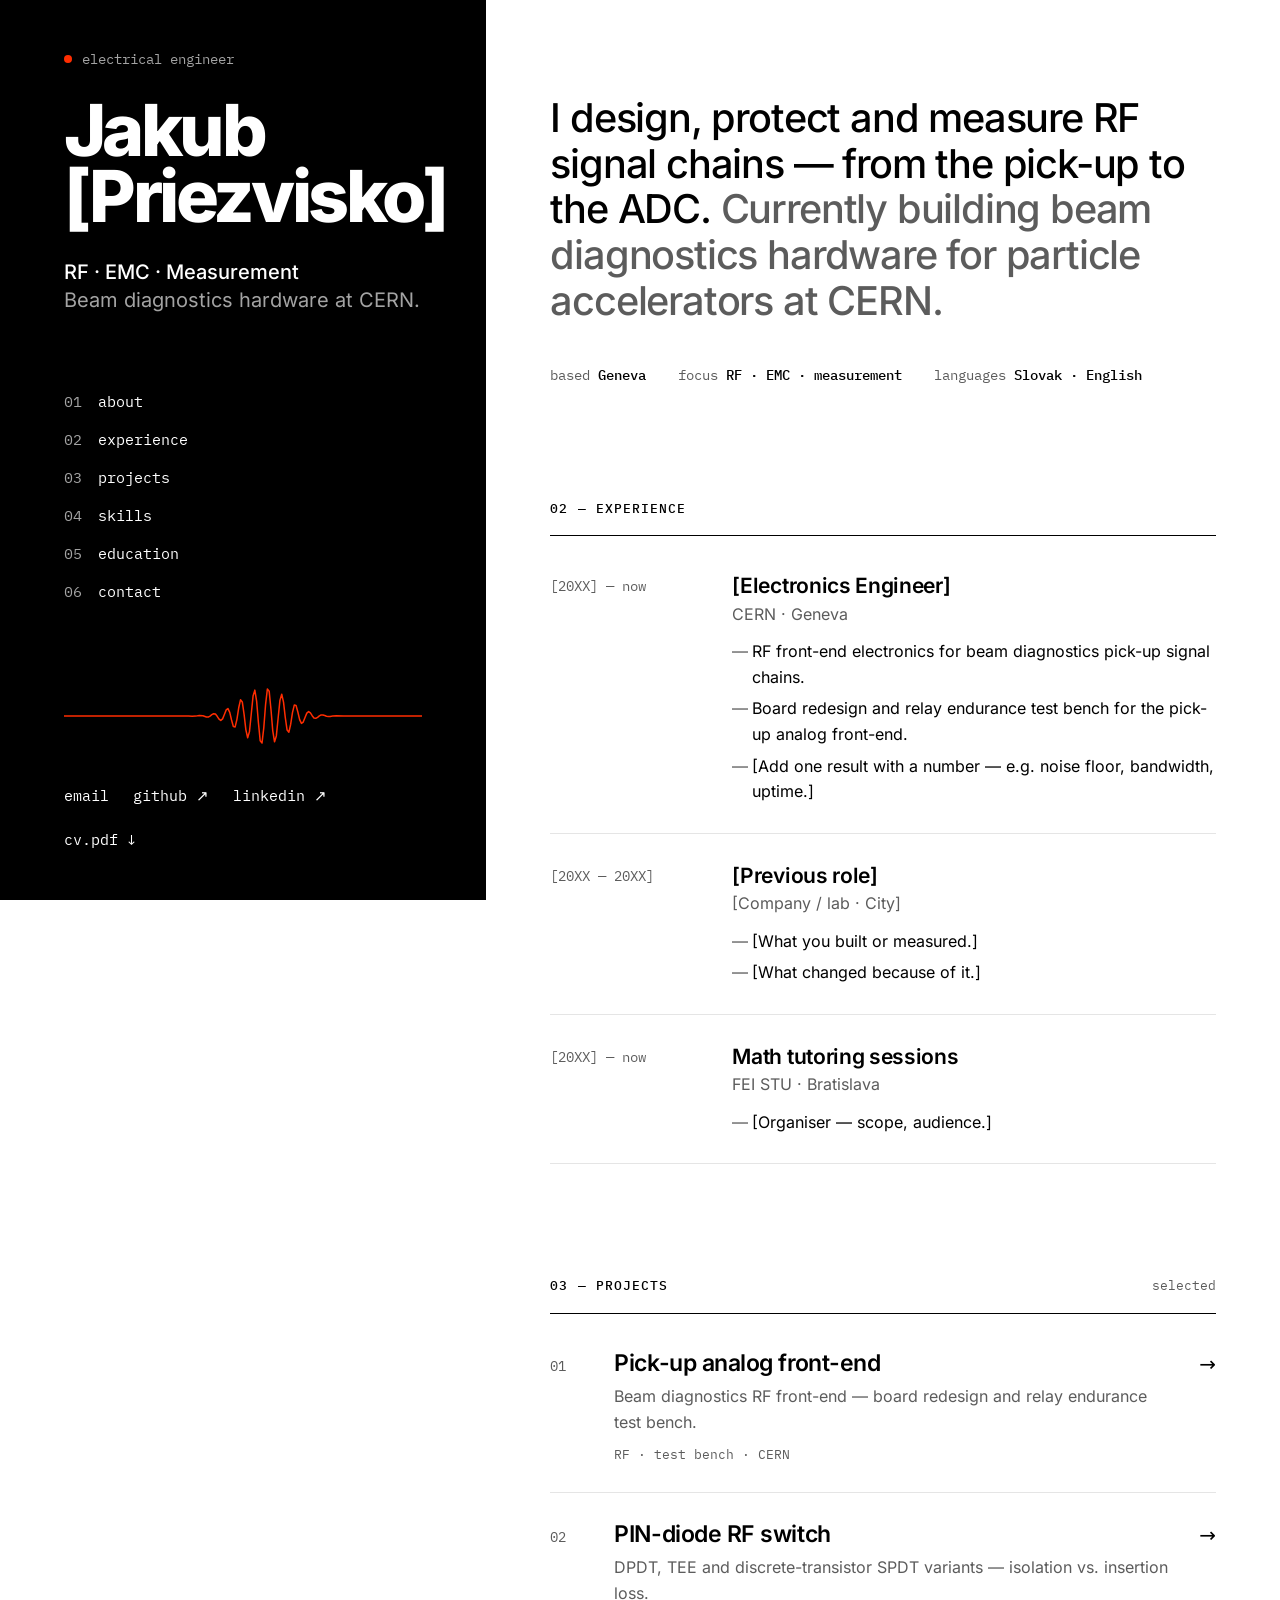
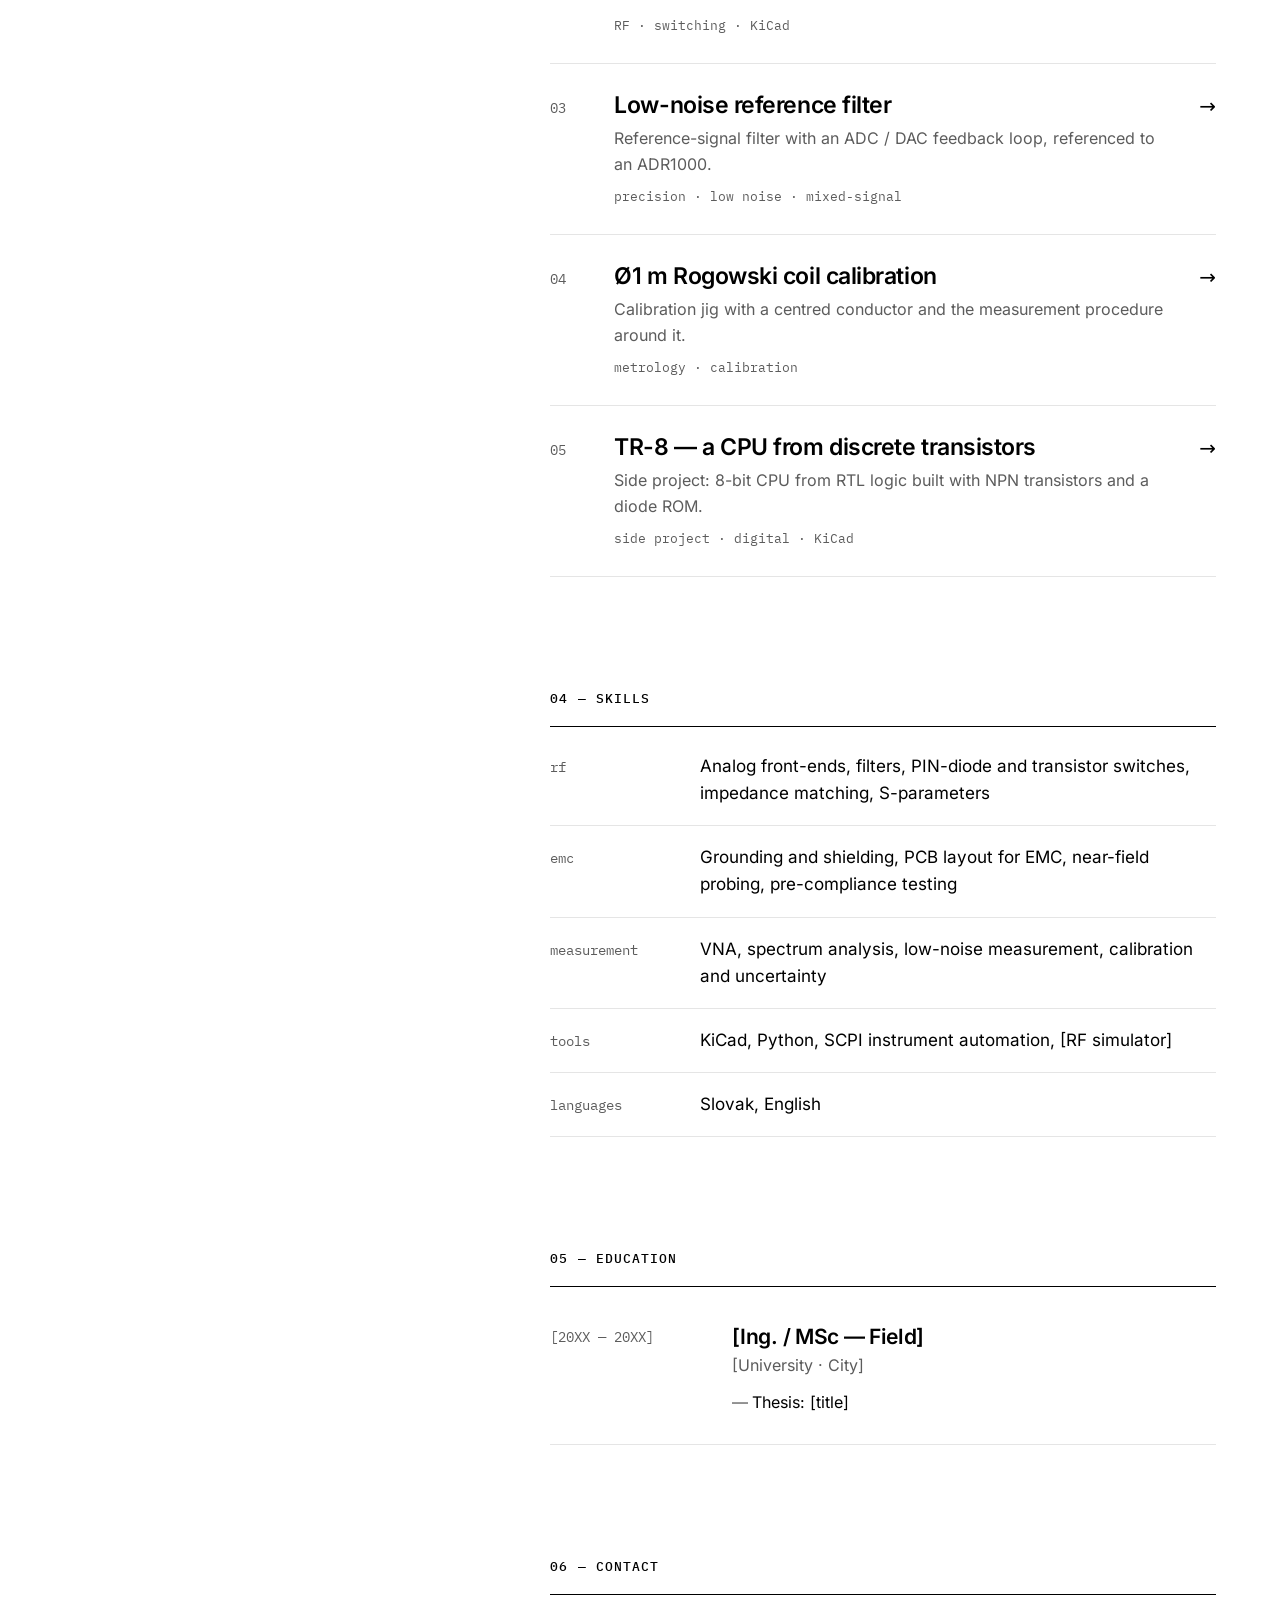
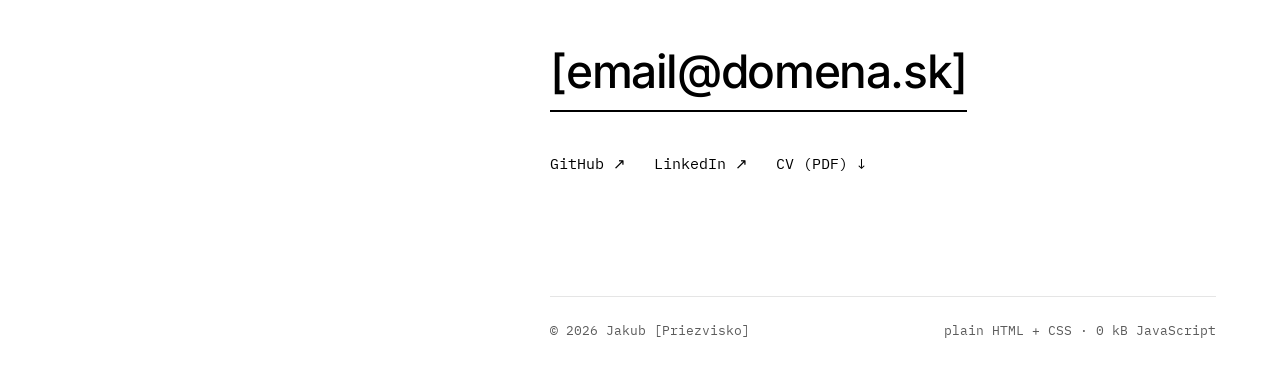
==== index.html @ 992b7deb "Add files via upload First commit - template" ====
<!doctype html>
<html lang="en">
<head>
  <meta charset="utf-8">
  <meta name="viewport" content="width=device-width, initial-scale=1">
  <title>Jakub [Priezvisko] — RF, EMC &amp; Measurement Engineer</title>
  <meta name="description" content="Electrical engineer designing, protecting and measuring RF signal chains. Beam diagnostics hardware at CERN.">
  <meta name="theme-color" content="#000000">
  <meta property="og:type" content="website">
  <meta property="og:title" content="Jakub [Priezvisko] — RF, EMC &amp; Measurement Engineer">
  <meta property="og:description" content="Electrical engineer designing, protecting and measuring RF signal chains.">
  <link rel="icon" href="assets/img/favicon.svg" type="image/svg+xml">
  <link rel="preload" href="assets/fonts/inter-latin-wght-normal.woff2" as="font" type="font/woff2" crossorigin>
  <link rel="stylesheet" href="assets/css/style.css">
</head>
<body>
<a class="skip-link" href="#main">Skip to content</a>

<div class="layout">

  <!-- ===== Left panel (sticky on desktop, header on mobile) ===== -->
  <header class="panel">
    <div>
      <p class="panel__kicker"><span class="dot" aria-hidden="true"></span>electrical engineer</p>
      <h1 class="panel__name">Jakub<br>[Priezvisko]</h1>
      <p class="panel__role">RF · EMC · Measurement<br><span>Beam diagnostics hardware at CERN.</span></p>
    </div>

    <nav class="panel__nav" aria-label="Sections">
      <a href="#about"><span>01</span>about</a>
      <a href="#experience"><span>02</span>experience</a>
      <a href="#projects"><span>03</span>projects</a>
      <a href="#skills"><span>04</span>skills</a>
      <a href="#education"><span>05</span>education</a>
      <a href="#contact"><span>06</span>contact</a>
    </nav>

    <div>
      <svg class="pulse" viewBox="0 0 1000 120" preserveAspectRatio="none" aria-hidden="true" focusable="false">
        <path pathLength="1" d="M0 60 L335 60 L347.5 59.9 L357.5 60.3 L367.5 60.2 L377.5 59.3 L387.5 59.7 L397.5 61.8 L402.5 61.8 L407.5 60.2 L412.5 57.8 L417.5 56.1 L422.5 56.8 L427.5 60.5 L432.5 65.1 L437.5 67.4 L442.5 64.8 L447.5 57.5 L452.5 49.9 L457.5 47.6 L462.5 54 L467.5 66.7 L472.5 77.6 L477.5 78.2 L482.5 65.6 L487.5 46.3 L492.5 33 L497.5 36.6 L502.5 57.4 L507.5 83.1 L512.5 96.3 L517.5 86 L522.5 56.7 L527.5 26.8 L532.5 16.9 L537.5 35.3 L542.5 71.3 L547.5 101.4 L552.5 105.1 L557.5 79.3 L562.5 40.7 L567.5 14.9 L572.5 18.6 L577.5 48.7 L582.5 84.7 L587.5 103.1 L592.5 93.2 L597.5 63.3 L602.5 34 L607.5 23.7 L612.5 36.9 L617.5 62.6 L622.5 83.4 L627.5 87 L632.5 73.7 L637.5 54.4 L642.5 41.8 L647.5 42.4 L652.5 53.3 L657.5 66 L662.5 72.4 L667.5 70.1 L672.5 62.5 L677.5 55.2 L682.5 52.6 L687.5 54.9 L692.5 59.5 L697.5 63.2 L702.5 63.9 L707.5 62.2 L712.5 59.8 L717.5 58.2 L722.5 58.2 L727.5 59.2 L732.5 60.3 L737.5 60.9 L742.5 60.7 L750 60 L760 59.7 L780 60.1 L1000 60"/>
      </svg>
      <div class="panel__links" style="margin-top: 24px">
        <a href="mailto:[email@domena.sk]" data-print="[email@domena.sk]">email</a>
        <a href="https://github.com/[username]" data-print="github.com/[username]">github ↗</a>
        <a href="https://www.linkedin.com/in/[username]" data-print="linkedin.com/in/[username]">linkedin ↗</a>
        <a href="cv.pdf" class="no-print">cv.pdf ↓</a>
      </div>
    </div>
  </header>

  <!-- ===== Content ===== -->
  <main id="main" class="content">

    <!-- 01 About -->
    <section id="about" aria-label="About">
      <p class="statement">I design, protect and measure RF signal chains — from the pick-up to the ADC. <span class="muted">Currently building beam diagnostics hardware for particle accelerators at CERN.</span></p>
      <p class="facts">
        <span>based <b>Geneva</b></span>
        <span>focus <b>RF · EMC · measurement</b></span>
        <span>languages <b>Slovak · English</b></span>
      </p>
    </section>

    <!-- 02 Experience — newest first. Copy an <article class="entry"> to add one. -->
    <section id="experience" aria-labelledby="experience-h">
      <h2 class="label" id="experience-h">02 — Experience</h2>

      <article class="entry">
        <p class="entry__when">[20XX] — now</p>
        <div>
          <h3 class="entry__title">[Electronics Engineer]</h3>
          <p class="entry__org">CERN · Geneva</p>
          <ul class="entry__body">
            <li>RF front-end electronics for beam diagnostics pick-up signal chains.</li>
            <li>Board redesign and relay endurance test bench for the pick-up analog front-end.</li>
            <li>[Add one result with a number — e.g. noise floor, bandwidth, uptime.]</li>
          </ul>
        </div>
      </article>

      <article class="entry">
        <p class="entry__when">[20XX — 20XX]</p>
        <div>
          <h3 class="entry__title">[Previous role]</h3>
          <p class="entry__org">[Company / lab · City]</p>
          <ul class="entry__body">
            <li>[What you built or measured.]</li>
            <li>[What changed because of it.]</li>
          </ul>
        </div>
      </article>

      <article class="entry">
        <p class="entry__when">[20XX] — now</p>
        <div>
          <h3 class="entry__title">Math tutoring sessions</h3>
          <p class="entry__org">FEI STU · Bratislava</p>
          <ul class="entry__body">
            <li>[Organiser — scope, audience.]</li>
          </ul>
        </div>
      </article>
    </section>

    <!-- 03 Projects — each links to its own page in /projects -->
    <section id="projects" aria-labelledby="projects-h">
      <h2 class="label" id="projects-h">03 — Projects <small>selected</small></h2>

      <a class="project" href="projects/puafe-front-end.html">
        <span class="project__num">01</span>
        <span class="project__title">Pick-up analog front-end</span>
        <span class="project__arrow" aria-hidden="true">→</span>
        <span class="project__desc">Beam diagnostics RF front-end — board redesign and relay endurance test bench.</span>
        <span class="project__tags">RF · test bench · CERN</span>
      </a>
      <a class="project" href="projects/pin-diode-switch.html">
        <span class="project__num">02</span>
        <span class="project__title">PIN-diode RF switch</span>
        <span class="project__arrow" aria-hidden="true">→</span>
        <span class="project__desc">DPDT, TEE and discrete-transistor SPDT variants — isolation vs. insertion loss.</span>
        <span class="project__tags">RF · switching · KiCad</span>
      </a>
      <a class="project" href="projects/low-noise-reference.html">
        <span class="project__num">03</span>
        <span class="project__title">Low-noise reference filter</span>
        <span class="project__arrow" aria-hidden="true">→</span>
        <span class="project__desc">Reference-signal filter with an ADC / DAC feedback loop, referenced to an ADR1000.</span>
        <span class="project__tags">precision · low noise · mixed-signal</span>
      </a>
      <a class="project" href="projects/rogowski-calibration.html">
        <span class="project__num">04</span>
        <span class="project__title">Ø1 m Rogowski coil calibration</span>
        <span class="project__arrow" aria-hidden="true">→</span>
        <span class="project__desc">Calibration jig with a centred conductor and the measurement procedure around it.</span>
        <span class="project__tags">metrology · calibration</span>
      </a>
      <a class="project" href="projects/tr8-cpu.html">
        <span class="project__num">05</span>
        <span class="project__title">TR-8 — a CPU from discrete transistors</span>
        <span class="project__arrow" aria-hidden="true">→</span>
        <span class="project__desc">Side project: 8-bit CPU from RTL logic built with NPN transistors and a diode ROM.</span>
        <span class="project__tags">side project · digital · KiCad</span>
      </a>
    </section>

    <!-- 04 Skills -->
    <section id="skills" aria-labelledby="skills-h">
      <h2 class="label" id="skills-h">04 — Skills</h2>
      <dl class="skills">
        <dt>rf</dt>
        <dd>Analog front-ends, filters, PIN-diode and transistor switches, impedance matching, S-parameters</dd>
        <dt>emc</dt>
        <dd>Grounding and shielding, PCB layout for EMC, near-field probing, pre-compliance testing</dd>
        <dt>measurement</dt>
        <dd>VNA, spectrum analysis, low-noise measurement, calibration and uncertainty</dd>
        <dt>tools</dt>
        <dd>KiCad, Python, SCPI instrument automation, [RF simulator]</dd>
        <dt>languages</dt>
        <dd>Slovak, English</dd>
      </dl>
    </section>

    <!-- 05 Education -->
    <section id="education" aria-labelledby="education-h">
      <h2 class="label" id="education-h">05 — Education</h2>
      <article class="entry">
        <p class="entry__when">[20XX — 20XX]</p>
        <div>
          <h3 class="entry__title">[Ing. / MSc — Field]</h3>
          <p class="entry__org">[University · City]</p>
          <ul class="entry__body">
            <li>Thesis: [title]</li>
          </ul>
        </div>
      </article>
    </section>

    <!-- 06 Contact -->
    <section id="contact" aria-labelledby="contact-h">
      <h2 class="label" id="contact-h">06 — Contact</h2>
      <a class="contact__mail" href="mailto:[email@domena.sk]">[email@domena.sk]</a>
      <p class="contact__links">
        <a href="https://github.com/[username]">GitHub ↗</a>
        <a href="https://www.linkedin.com/in/[username]">LinkedIn ↗</a>
        <a href="cv.pdf" class="no-print">CV (PDF) ↓</a>
      </p>
    </section>

    <footer class="footer">
      <span>© 2026 Jakub [Priezvisko]</span>
      <span class="no-print">plain HTML + CSS · 0 kB JavaScript</span>
    </footer>
  </main>
</div>
</body>
</html>
---- assets/css/style.css ----
/* ==========================================================================
   Portfolio — style.css
   Plain CSS, no build step. Edit the variables below to restyle everything.
   ========================================================================== */

/* ---------- Fonts (self-hosted: no requests to Google, no cookie banner) -- */
@font-face {
  font-family: "Inter";
  src: url("../fonts/inter-latin-wght-normal.woff2") format("woff2");
  font-weight: 100 900; font-style: normal; font-display: swap;
  unicode-range: U+0000-00FF, U+0131, U+0152-0153, U+02BB-02BC, U+02C6, U+02DA, U+02DC, U+0304, U+0308, U+0329, U+2000-206F, U+20AC, U+2122, U+2191, U+2193, U+2212, U+2215, U+FEFF, U+FFFD;
}
@font-face {
  font-family: "Inter";
  src: url("../fonts/inter-latin-ext-wght-normal.woff2") format("woff2");
  font-weight: 100 900; font-style: normal; font-display: swap;
  unicode-range: U+0100-02BA, U+02BD-02C5, U+02C7-02CC, U+02CE-02D7, U+02DD-02FF, U+0304, U+0308, U+0329, U+1D00-1DBF, U+1E00-1E9F, U+1EF2-1EFF, U+2020, U+20A0-20AB, U+20AD-20C0, U+2113, U+2C60-2C7F, U+A720-A7FF;
}
@font-face {
  font-family: "IBM Plex Mono";
  src: url("../fonts/ibm-plex-mono-latin-400-normal.woff2") format("woff2");
  font-weight: 400; font-style: normal; font-display: swap;
  unicode-range: U+0000-00FF, U+0131, U+0152-0153, U+02BB-02BC, U+02C6, U+02DA, U+02DC, U+0304, U+0308, U+0329, U+2000-206F, U+20AC, U+2122, U+2191, U+2193, U+2212, U+2215, U+FEFF, U+FFFD;
}
@font-face {
  font-family: "IBM Plex Mono";
  src: url("../fonts/ibm-plex-mono-latin-ext-400-normal.woff2") format("woff2");
  font-weight: 400; font-style: normal; font-display: swap;
  unicode-range: U+0100-02BA, U+02BD-02C5, U+02C7-02CC, U+02CE-02D7, U+02DD-02FF, U+0304, U+0308, U+0329, U+1D00-1DBF, U+1E00-1E9F, U+1EF2-1EFF, U+2020, U+20A0-20AB, U+20AD-20C0, U+2113, U+2C60-2C7F, U+A720-A7FF;
}
@font-face {
  font-family: "IBM Plex Mono";
  src: url("../fonts/ibm-plex-mono-latin-500-normal.woff2") format("woff2");
  font-weight: 500; font-style: normal; font-display: swap;
  unicode-range: U+0000-00FF, U+0131, U+0152-0153, U+02BB-02BC, U+02C6, U+02DA, U+02DC, U+0304, U+0308, U+0329, U+2000-206F, U+20AC, U+2122, U+2191, U+2193, U+2212, U+2215, U+FEFF, U+FFFD;
}
@font-face {
  font-family: "IBM Plex Mono";
  src: url("../fonts/ibm-plex-mono-latin-ext-500-normal.woff2") format("woff2");
  font-weight: 500; font-style: normal; font-display: swap;
  unicode-range: U+0100-02BA, U+02BD-02C5, U+02C7-02CC, U+02CE-02D7, U+02DD-02FF, U+0304, U+0308, U+0329, U+1D00-1DBF, U+1E00-1E9F, U+1EF2-1EFF, U+2020, U+20A0-20AB, U+20AD-20C0, U+2113, U+2C60-2C7F, U+A720-A7FF;
}

/* ---------- Design tokens ------------------------------------------------ */
:root {
  --paper: #ffffff;        /* content background            */
  --ink: #000000;          /* main text                     */
  --muted: #5c5c5c;        /* secondary text (6.7:1 on white) */
  --line: #e5e5e5;         /* hairlines                     */

  --panel: #000000;        /* left panel — try #1a2bff or #e62200 */
  --panel-ink: #ffffff;
  --panel-muted: #a3a3a3;

  --accent: #ff2d00;       /* dot, pulse, focus, hovers     */

  --sans: "Inter", system-ui, -apple-system, "Segoe UI", Roboto, sans-serif;
  --mono: "IBM Plex Mono", ui-monospace, "SFMono-Regular", Menlo, Consolas, monospace;

  --gutter: clamp(24px, 5vw, 80px);
}

/* ---------- Base --------------------------------------------------------- */
*, *::before, *::after { box-sizing: border-box; }
html { -webkit-text-size-adjust: 100%; scroll-behavior: smooth; }
body {
  margin: 0;
  background: var(--paper);
  color: var(--ink);
  font-family: var(--sans);
  font-size: 17px;
  line-height: 1.6;
  font-feature-settings: "ss01", "cv11"; /* Inter: open digits, single-storey a */
  -webkit-font-smoothing: antialiased;
}
img, svg { display: block; max-width: 100%; height: auto; }
a { color: inherit; text-decoration: none; }
a:hover { color: var(--accent); }
:focus-visible { outline: 2px solid var(--accent); outline-offset: 3px; }
h1, h2, h3, p, ul, dl, dd, figure { margin: 0; }
ul { padding: 0; list-style: none; }

.mono { font-family: var(--mono); }
.muted { color: var(--muted); }
.visually-hidden {
  position: absolute !important; width: 1px; height: 1px; overflow: hidden;
  clip: rect(0 0 0 0); white-space: nowrap;
}
.skip-link {
  position: absolute; left: 16px; top: -100px; z-index: 10;
  background: var(--accent); color: #000; padding: 10px 16px; font-family: var(--mono);
}
.skip-link:focus { top: 16px; }

/* ---------- Layout: black panel | white content ------------------------- */
.layout { min-height: 100vh; }

@media (min-width: 960px) {
  .layout {
    display: grid;
    grid-template-columns: minmax(360px, 38%) 1fr;
  }
  .panel {
    position: sticky; top: 0;
    height: 100vh; height: 100dvh;
    overflow-y: auto;
  }
}

/* ---------- Panel -------------------------------------------------------- */
.panel {
  background: var(--panel);
  color: var(--panel-ink);
  padding: 48px var(--gutter) 40px;
  display: flex; flex-direction: column; justify-content: space-between; gap: 56px;
}
.panel a:hover { color: var(--accent); }

.panel__kicker {
  font-family: var(--mono); font-size: 14px; color: var(--panel-muted);
  display: flex; align-items: center; gap: 10px; margin-bottom: 28px;
}
.dot { width: 8px; height: 8px; border-radius: 50%; background: var(--accent); flex: none; }

.panel__name {
  font-size: clamp(52px, 5.6vw, 92px);
  font-weight: 800; line-height: 0.92; letter-spacing: -0.05em;
}
.panel__role {
  margin-top: 28px; font-size: 20px; font-weight: 500; line-height: 1.4;
}
.panel__role span { color: var(--panel-muted); font-weight: 400; }

.panel__nav { display: flex; flex-direction: column; font-family: var(--mono); font-size: 15px; }
.panel__nav a { display: flex; gap: 16px; padding: 7px 0; color: var(--panel-ink); }
.panel__nav a span { color: var(--panel-muted); }
.panel__nav a:hover, .panel__nav a:hover span { color: var(--accent); }

.pulse { width: 100%; height: 72px; color: var(--accent); }
.pulse path {
  fill: none; stroke: currentColor; stroke-width: 1.5;
  vector-effect: non-scaling-stroke; stroke-linejoin: round;
  stroke-dasharray: 1; stroke-dashoffset: 1;
  animation: draw 1.6s cubic-bezier(.6,0,.2,1) .2s forwards;
}
@keyframes draw { to { stroke-dashoffset: 0; } }
@media (prefers-reduced-motion: reduce) {
  .pulse path { animation: none; stroke-dashoffset: 0; }
  html { scroll-behavior: auto; }
}

.panel__links { display: flex; flex-wrap: wrap; gap: 4px 24px; font-family: var(--mono); font-size: 15px; }
.panel__links a { padding: 8px 0; }

/* ---------- Content ------------------------------------------------------ */
.content {
  padding: 96px var(--gutter) 48px;
  max-width: 880px;
  display: flex; flex-direction: column; gap: 112px;
}

.statement {
  font-size: clamp(28px, 3.1vw, 44px);
  font-weight: 500; line-height: 1.15; letter-spacing: -0.03em;
}
.statement .muted { color: var(--muted); }

.facts {
  margin-top: 40px;
  display: flex; flex-wrap: wrap; gap: 8px 32px;
  font-family: var(--mono); font-size: 14px; color: var(--muted);
}
.facts b { color: var(--ink); font-weight: 500; }

/* Section label, e.g. "02 — Experience" */
.label {
  display: flex; justify-content: space-between; align-items: baseline; gap: 16px;
  padding-bottom: 16px; margin-bottom: 8px;
  border-bottom: 1px solid var(--ink);
  font-family: var(--mono); font-size: 13px; font-weight: 500;
  text-transform: uppercase; letter-spacing: 0.08em;
}
.label small { font-size: 13px; color: var(--muted); font-weight: 400; text-transform: none; letter-spacing: 0; }

/* ---------- Entries (experience, education) ------------------------------ */
.entry {
  display: grid; grid-template-columns: 150px 1fr; gap: 6px 32px;
  padding: 28px 0; border-bottom: 1px solid var(--line);
}
.entry__when { font-family: var(--mono); font-size: 14px; color: var(--muted); padding-top: 3px; }
.entry__title { font-size: 21px; font-weight: 600; letter-spacing: -0.015em; line-height: 1.3; }
.entry__org { color: var(--muted); font-size: 16px; margin-top: 2px; }
.entry__body { margin-top: 12px; display: flex; flex-direction: column; gap: 6px; font-size: 16px; }
.entry__body li { padding-left: 20px; position: relative; }
.entry__body li::before { content: "—"; position: absolute; left: 0; color: var(--muted); }

/* ---------- Project list ------------------------------------------------- */
.project {
  display: grid; grid-template-columns: 40px 1fr auto; gap: 4px 24px; align-items: baseline;
  padding: 26px 0; border-bottom: 1px solid var(--line);
}
.project__num { font-family: var(--mono); font-size: 14px; color: var(--muted); }
.project__title { font-size: 23px; font-weight: 600; letter-spacing: -0.02em; line-height: 1.25; }
.project__desc { grid-column: 2; color: var(--muted); font-size: 16px; }
.project__tags { grid-column: 2; font-family: var(--mono); font-size: 13px; color: var(--muted); margin-top: 6px; }
.project__arrow { grid-column: 3; grid-row: 1; font-size: 20px; transition: transform .2s; }
.project:hover .project__arrow { transform: translateX(4px); }
.project:hover .project__title { color: var(--accent); }

/* ---------- Skills ------------------------------------------------------- */
.skills { display: grid; grid-template-columns: 150px 1fr; }
.skills dt, .skills dd { padding: 18px 0; border-bottom: 1px solid var(--line); }
.skills dt { font-family: var(--mono); font-size: 14px; color: var(--muted); padding-top: 21px; }
.skills dd { font-size: 17px; }

/* ---------- Contact ------------------------------------------------------ */
.contact__mail {
  display: inline-block; margin-top: 32px;
  font-size: clamp(28px, 3.6vw, 48px); font-weight: 500; letter-spacing: -0.03em;
  border-bottom: 2px solid currentColor; padding-bottom: 2px; word-break: break-word;
}
.contact__links { margin-top: 32px; display: flex; flex-wrap: wrap; gap: 4px 28px; font-family: var(--mono); font-size: 15px; }
.contact__links a { padding: 8px 0; }

.footer {
  display: flex; flex-wrap: wrap; justify-content: space-between; gap: 8px 24px;
  padding-top: 24px; border-top: 1px solid var(--line);
  font-family: var(--mono); font-size: 13px; color: var(--muted);
}

/* ---------- Project detail pages ---------------------------------------- */
.topbar {
  background: var(--panel); color: var(--panel-ink);
  display: flex; flex-wrap: wrap; justify-content: space-between; align-items: center; gap: 8px 24px;
  padding: 20px var(--gutter);
  font-family: var(--mono); font-size: 15px;
}
.topbar a { padding: 8px 0; }
.topbar a:hover { color: var(--accent); }
.topbar__home { display: flex; align-items: center; gap: 10px; }

.article { max-width: 860px; margin: 0 auto; padding: 88px var(--gutter) 64px; }
.article__kicker { font-family: var(--mono); font-size: 14px; color: var(--muted); margin-bottom: 20px; }
.article h1 {
  font-size: clamp(40px, 5.4vw, 72px); font-weight: 700; line-height: 1; letter-spacing: -0.045em;
}
.article__lead { margin-top: 28px; font-size: 22px; line-height: 1.5; color: #333333; max-width: 680px; }

.meta {
  margin: 48px 0 0; display: grid; grid-template-columns: repeat(auto-fit, minmax(160px, 1fr));
  border-top: 1px solid var(--ink); border-bottom: 1px solid var(--line);
}
.meta div { padding: 16px 16px 16px 0; }
.meta dt { font-family: var(--mono); font-size: 12px; text-transform: uppercase; letter-spacing: .08em; color: var(--muted); }
.meta dd { margin-top: 4px; font-size: 16px; font-weight: 500; }

.article section { margin-top: 72px; }
.article h2 {
  font-family: var(--mono); font-size: 13px; font-weight: 500; text-transform: uppercase; letter-spacing: .08em;
  padding-bottom: 14px; margin-bottom: 24px; border-bottom: 1px solid var(--ink);
}
.article p + p { margin-top: 16px; }
.article ul.bullets { display: flex; flex-direction: column; gap: 8px; }
.article ul.bullets li { padding-left: 20px; position: relative; }
.article ul.bullets li::before { content: "—"; position: absolute; left: 0; color: var(--muted); }
.article a.inline { border-bottom: 1px solid currentColor; }

.figure { margin-top: 32px; }
.figure img { width: 100%; border: 1px solid var(--line); }
.figure figcaption { margin-top: 10px; font-family: var(--mono); font-size: 13px; color: var(--muted); }
.placeholder {
  aspect-ratio: 16 / 9; display: grid; place-items: center;
  border: 1px solid var(--line);
  background: repeating-linear-gradient(45deg, #fff 0 10px, #f3f3f3 10px 11px);
  font-family: var(--mono); font-size: 14px; color: var(--muted);
}

.results {
  display: grid; grid-template-columns: repeat(auto-fit, minmax(150px, 1fr));
  border-top: 1px solid var(--line); border-left: 1px solid var(--line);
}
.results div { padding: 20px; border-right: 1px solid var(--line); border-bottom: 1px solid var(--line); }
.results + p { margin-top: 24px; }
.results b { display: block; font-size: 30px; font-weight: 600; letter-spacing: -0.03em; }
.results span { display: block; margin-top: 6px; line-height: 1.45; font-family: var(--mono); font-size: 13px; color: var(--muted); }

.next {
  display: flex; justify-content: space-between; align-items: baseline; gap: 16px;
  margin-top: 96px; padding: 28px 0; border-top: 1px solid var(--ink); border-bottom: 1px solid var(--ink);
}
.next span { font-family: var(--mono); font-size: 13px; color: var(--muted); }
.next b { font-size: 24px; font-weight: 600; letter-spacing: -0.02em; }

/* ---------- Small screens ------------------------------------------------ */
@media (max-width: 959px) {
  .panel { gap: 40px; padding-top: 40px; }
  .panel__nav { display: none; }
  .content { padding-top: 72px; gap: 88px; }
}
@media (max-width: 600px) {
  body { font-size: 16px; }
  .entry, .skills { grid-template-columns: 1fr; }
  .entry { gap: 4px; }
  .skills dt { border-bottom: 0; padding-bottom: 0; }
  .skills dd { padding-top: 4px; }
  .project { grid-template-columns: 32px 1fr auto; gap: 4px 12px; }
  .project__title { font-size: 20px; }
}

/* ---------- Print: the page doubles as a one-file CV (Ctrl+P → PDF) ------ */
@page { size: A4; margin: 15mm 16mm; }
@media print {
  :root { --muted: #444444; --line: #cccccc; }
  body { font-size: 10pt; line-height: 1.45; }
  .layout { display: block; }
  .panel {
    position: static; height: auto; background: none; color: #000;
    padding: 0 0 12pt; gap: 8pt; border-bottom: 1.5pt solid #000;
  }
  .panel__kicker { color: #444; margin-bottom: 6pt; }
  .panel__name { font-size: 30pt; }
  .panel__role { margin-top: 6pt; font-size: 12pt; }
  .panel__role span { color: #444; }
  .panel__nav, .pulse, .skip-link, .no-print, .project__arrow { display: none !important; }
  .panel__links { font-size: 9pt; color: #000; }
  .panel__links a::after { content: " " attr(data-print); color: #444; }
  .content { padding: 14pt 0 0; max-width: none; gap: 18pt; }
  .statement { font-size: 13pt; letter-spacing: -0.01em; }
  .facts { margin-top: 8pt; font-size: 9pt; }
  .label { font-size: 9pt; padding-bottom: 4pt; }
  .entry, .project { padding: 7pt 0; break-inside: avoid; }
  .entry { grid-template-columns: 95pt 1fr; }
  .entry__title, .project__title { font-size: 11.5pt; }
  .entry__org, .entry__body, .project__desc { font-size: 10pt; }
  .entry__body { margin-top: 3pt; gap: 1pt; }
  .entry__when, .project__num, .project__tags { font-size: 8.5pt; }
  .skills { grid-template-columns: 95pt 1fr; }
  .skills dt, .skills dd { padding: 5pt 0; font-size: 10pt; }
  .skills dt { font-size: 8.5pt; padding-top: 6.5pt; }
  .contact__mail { font-size: 14pt; margin-top: 8pt; border: 0; }
  .contact__links { margin-top: 6pt; font-size: 9pt; }
  a:hover { color: inherit; }
}
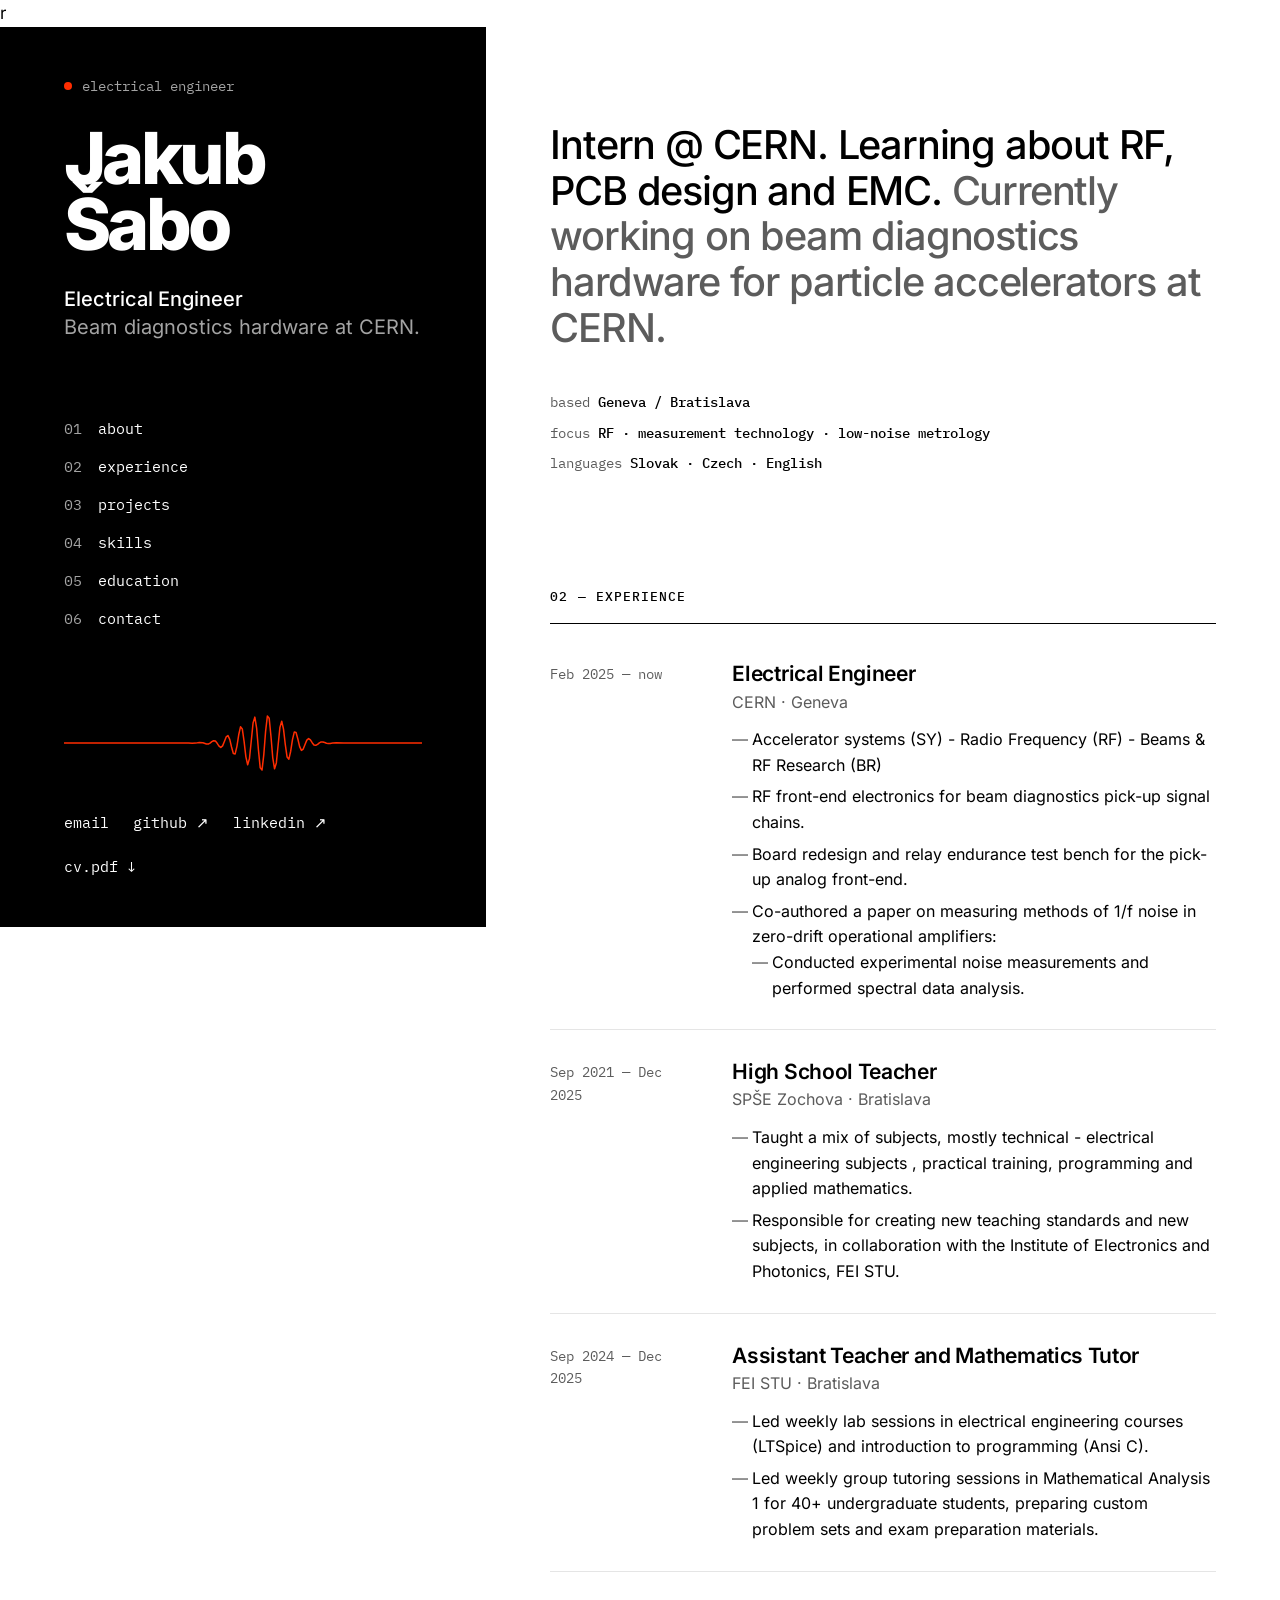
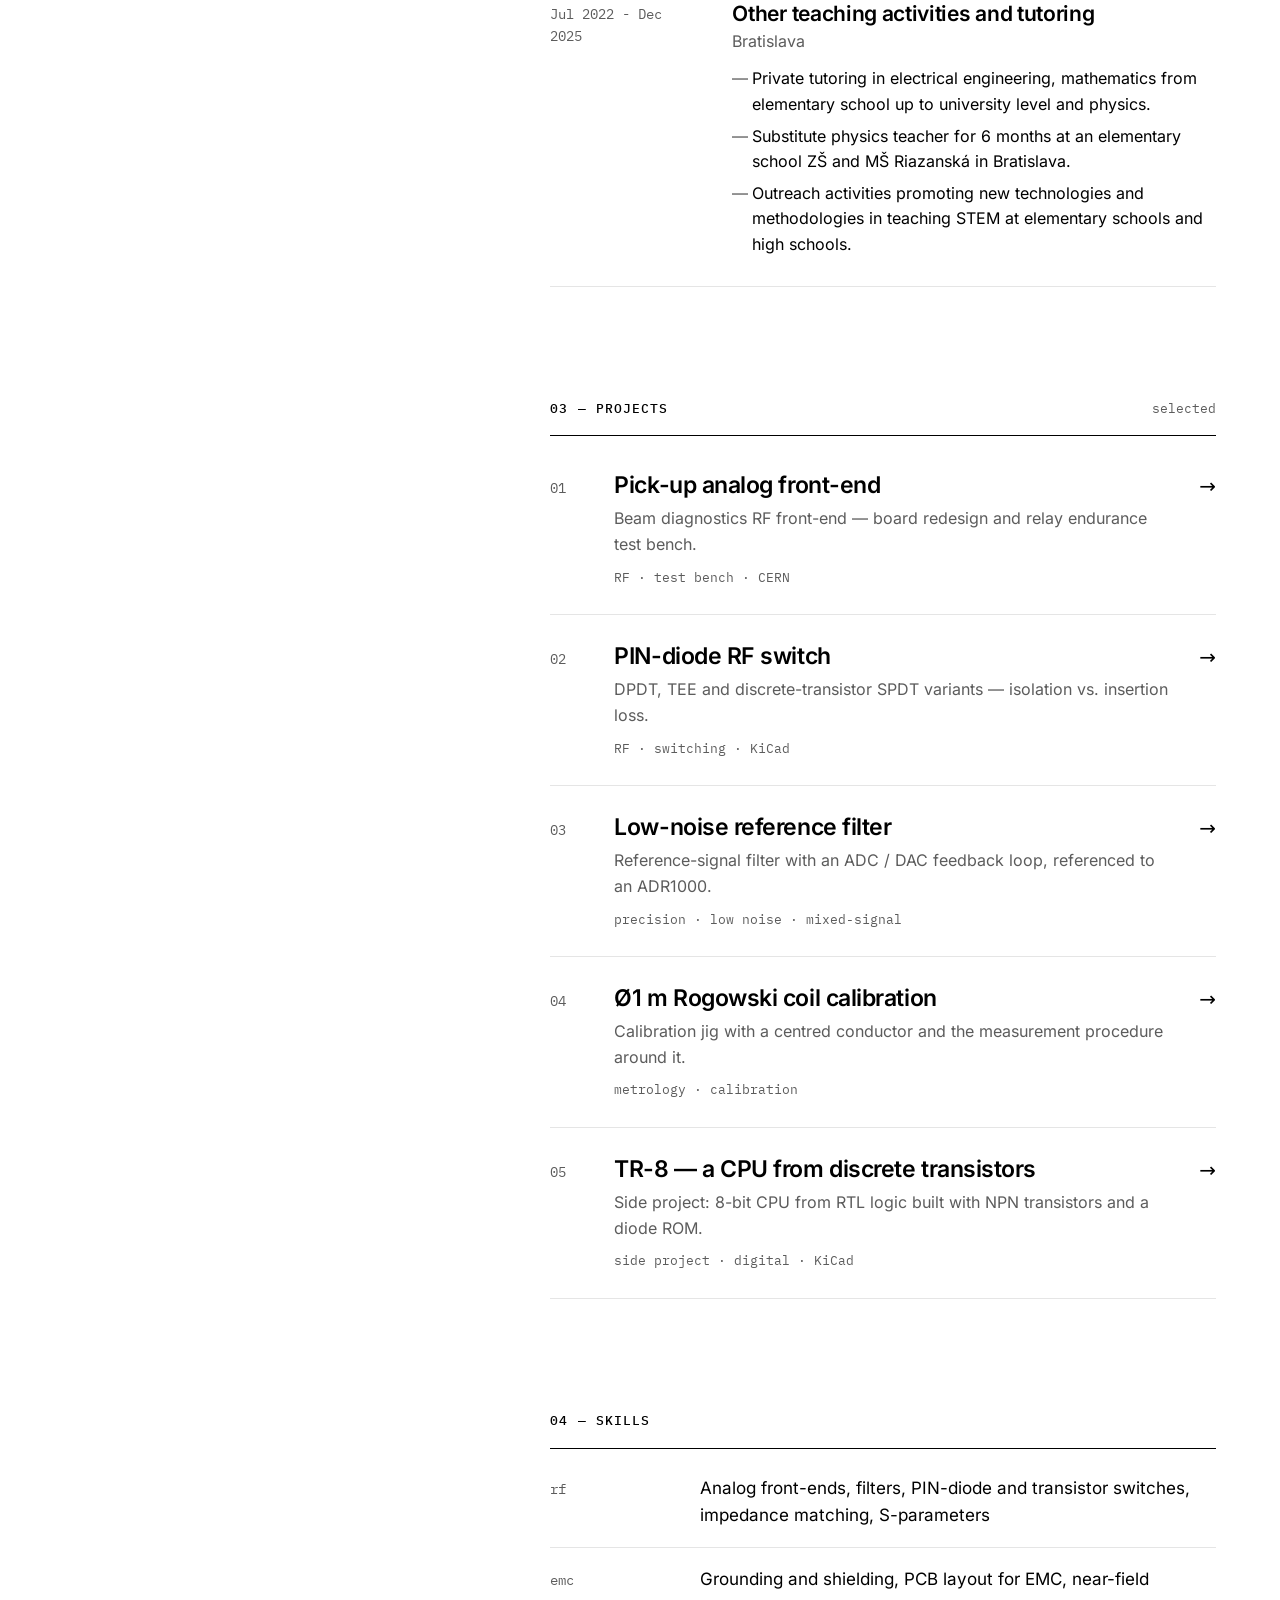
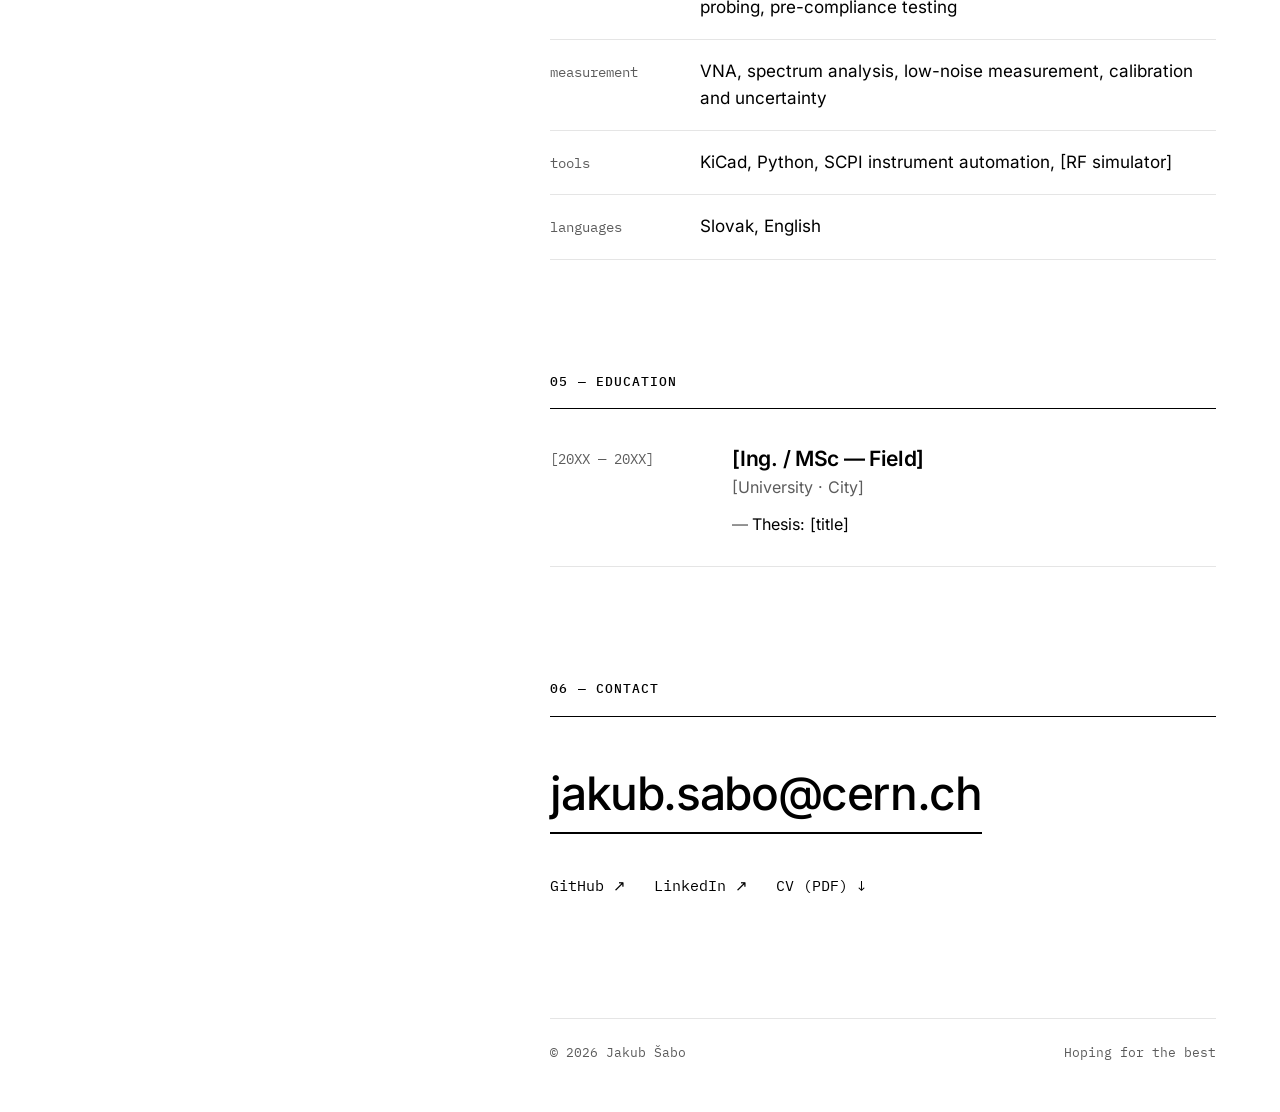
==== commit 9a0df605: "Added experience and minor changes" ====
--- a/index.html
+++ b/index.html
@@ -1,13 +1,13 @@
-<!doctype html>
+r<!doctype html>
 <html lang="en">
 <head>
   <meta charset="utf-8">
   <meta name="viewport" content="width=device-width, initial-scale=1">
-  <title>Jakub [Priezvisko] — RF, EMC &amp; Measurement Engineer</title>
+  <title>Jakub Šabo — (Potential) Electrical Engineer</title>
   <meta name="description" content="Electrical engineer designing, protecting and measuring RF signal chains. Beam diagnostics hardware at CERN.">
   <meta name="theme-color" content="#000000">
   <meta property="og:type" content="website">
-  <meta property="og:title" content="Jakub [Priezvisko] — RF, EMC &amp; Measurement Engineer">
+  <meta property="og:title" content="Jakub Šabo — (Potential) Electrical Engineer">
   <meta property="og:description" content="Electrical engineer designing, protecting and measuring RF signal chains.">
   <link rel="icon" href="assets/img/favicon.svg" type="image/svg+xml">
   <link rel="preload" href="assets/fonts/inter-latin-wght-normal.woff2" as="font" type="font/woff2" crossorigin>
@@ -22,8 +22,8 @@
   <header class="panel">
     <div>
       <p class="panel__kicker"><span class="dot" aria-hidden="true"></span>electrical engineer</p>
-      <h1 class="panel__name">Jakub<br>[Priezvisko]</h1>
-      <p class="panel__role">RF · EMC · Measurement<br><span>Beam diagnostics hardware at CERN.</span></p>
+      <h1 class="panel__name">Jakub<br>Šabo</h1>
+      <p class="panel__role">Electrical Engineer<br><span>Beam diagnostics hardware at CERN.</span></p>
     </div>
 
     <nav class="panel__nav" aria-label="Sections">
@@ -40,9 +40,9 @@
         <path pathLength="1" d="M0 60 L335 60 L347.5 59.9 L357.5 60.3 L367.5 60.2 L377.5 59.3 L387.5 59.7 L397.5 61.8 L402.5 61.8 L407.5 60.2 L412.5 57.8 L417.5 56.1 L422.5 56.8 L427.5 60.5 L432.5 65.1 L437.5 67.4 L442.5 64.8 L447.5 57.5 L452.5 49.9 L457.5 47.6 L462.5 54 L467.5 66.7 L472.5 77.6 L477.5 78.2 L482.5 65.6 L487.5 46.3 L492.5 33 L497.5 36.6 L502.5 57.4 L507.5 83.1 L512.5 96.3 L517.5 86 L522.5 56.7 L527.5 26.8 L532.5 16.9 L537.5 35.3 L542.5 71.3 L547.5 101.4 L552.5 105.1 L557.5 79.3 L562.5 40.7 L567.5 14.9 L572.5 18.6 L577.5 48.7 L582.5 84.7 L587.5 103.1 L592.5 93.2 L597.5 63.3 L602.5 34 L607.5 23.7 L612.5 36.9 L617.5 62.6 L622.5 83.4 L627.5 87 L632.5 73.7 L637.5 54.4 L642.5 41.8 L647.5 42.4 L652.5 53.3 L657.5 66 L662.5 72.4 L667.5 70.1 L672.5 62.5 L677.5 55.2 L682.5 52.6 L687.5 54.9 L692.5 59.5 L697.5 63.2 L702.5 63.9 L707.5 62.2 L712.5 59.8 L717.5 58.2 L722.5 58.2 L727.5 59.2 L732.5 60.3 L737.5 60.9 L742.5 60.7 L750 60 L760 59.7 L780 60.1 L1000 60"/>
       </svg>
       <div class="panel__links" style="margin-top: 24px">
-        <a href="mailto:[email@domena.sk]" data-print="[email@domena.sk]">email</a>
-        <a href="https://github.com/[username]" data-print="github.com/[username]">github ↗</a>
-        <a href="https://www.linkedin.com/in/[username]" data-print="linkedin.com/in/[username]">linkedin ↗</a>
+        <a href="mailto:jakub.sabo@cern.ch" data-print="jakub.sabo@cern.ch">email</a>
+        <a href="https://github.com/salamista" data-print="github.com/salamista">github ↗</a>
+        <a href="https://www.linkedin.com/in/jsabo02" data-print="linkedin.com/in/jsabo02">linkedin ↗</a>
         <a href="cv.pdf" class="no-print">cv.pdf ↓</a>
       </div>
     </div>
@@ -53,53 +53,75 @@
 
     <!-- 01 About -->
     <section id="about" aria-label="About">
-      <p class="statement">I design, protect and measure RF signal chains — from the pick-up to the ADC. <span class="muted">Currently building beam diagnostics hardware for particle accelerators at CERN.</span></p>
+      <p class="statement">Intern @ CERN. Learning about RF, PCB design and EMC. <span class="muted">Currently working on beam diagnostics hardware for particle accelerators at CERN.</span></p>
       <p class="facts">
-        <span>based <b>Geneva</b></span>
-        <span>focus <b>RF · EMC · measurement</b></span>
-        <span>languages <b>Slovak · English</b></span>
+        <span>based <b>Geneva / Bratislava</b></span>
+        <span>focus <b>RF · measurement technology · low-noise metrology</b></span>
+        <span>languages <b>Slovak · Czech · English</b></span>
       </p>
     </section>
 
     <!-- 02 Experience — newest first. Copy an <article class="entry"> to add one. -->
     <section id="experience" aria-labelledby="experience-h">
-      <h2 class="label" id="experience-h">02 — Experience</h2>
-
-      <article class="entry">
-        <p class="entry__when">[20XX] — now</p>
-        <div>
-          <h3 class="entry__title">[Electronics Engineer]</h3>
-          <p class="entry__org">CERN · Geneva</p>
-          <ul class="entry__body">
-            <li>RF front-end electronics for beam diagnostics pick-up signal chains.</li>
-            <li>Board redesign and relay endurance test bench for the pick-up analog front-end.</li>
-            <li>[Add one result with a number — e.g. noise floor, bandwidth, uptime.]</li>
-          </ul>
-        </div>
-      </article>
-
-      <article class="entry">
-        <p class="entry__when">[20XX — 20XX]</p>
-        <div>
-          <h3 class="entry__title">[Previous role]</h3>
-          <p class="entry__org">[Company / lab · City]</p>
-          <ul class="entry__body">
-            <li>[What you built or measured.]</li>
-            <li>[What changed because of it.]</li>
-          </ul>
-        </div>
-      </article>
-
-      <article class="entry">
-        <p class="entry__when">[20XX] — now</p>
-        <div>
-          <h3 class="entry__title">Math tutoring sessions</h3>
-          <p class="entry__org">FEI STU · Bratislava</p>
-          <ul class="entry__body">
-            <li>[Organiser — scope, audience.]</li>
-          </ul>
-        </div>
-      </article>
+        <h2 class="label" id="experience-h">02 — Experience</h2>
+
+        <article class="entry">
+            <p class="entry__when">Feb 2025 — now</p>
+            <div>
+                <h3 class="entry__title">Electrical Engineer</h3>
+                <p class="entry__org">CERN · Geneva</p>
+                <ul class="entry__body">
+                    <li>Accelerator systems (SY) - Radio Frequency (RF) - Beams &amp; RF Research (BR)</li>
+                    <li>RF front-end electronics for beam diagnostics pick-up signal chains.</li>
+                    <li>Board redesign and relay endurance test bench for the pick-up analog front-end.</li>
+                    <li>
+                        Co-authored a paper on <a href="https://doi.org/10.2478/msr-2026-0017" target="_blank" rel="noopener noreferrer">measuring methods of 1/f noise in zero-drift operational amplifiers</a>:
+                        <ul>
+                            <li>Conducted experimental noise measurements and performed spectral data analysis.</li>
+                        </ul>
+                    </li>
+                </ul>
+            </div>
+        </article>
+
+        <article class="entry">
+            <p class="entry__when">Sep 2021 — Dec 2025</p>
+            <div>
+                <h3 class="entry__title">High School Teacher</h3>
+                <p class="entry__org">SPŠE Zochova · Bratislava</p>
+                <ul class="entry__body">
+                    <li>Taught a mix of subjects, mostly technical - electrical engineering subjects , practical training, programming and applied mathematics. </li>
+                    <li>Responsible for creating new teaching standards and new subjects, in collaboration with the Institute of Electronics and Photonics, FEI STU. </li>
+                </ul>
+            </div>
+        </article>
+
+        <article class="entry">
+            <p class="entry__when">Sep 2024 — Dec 2025</p>
+            <div>
+                <h3 class="entry__title">Assistant Teacher and Mathematics Tutor</h3>
+                <p class="entry__org">FEI STU · Bratislava</p>
+                <ul class="entry__body">
+                    <li>Led weekly lab sessions in electrical engineering courses (LTSpice) and introduction to programming (Ansi C).</li>
+                    <li>Led weekly group tutoring sessions in Mathematical Analysis 1 for 40+ undergraduate students, preparing custom problem sets and exam preparation materials.</li>
+                </ul>
+            </div>
+        </article>
+
+        <article class="entry">
+            <p class="entry__when">Jul 2022 - Dec 2025</p>
+            <div>
+                <h3 class="entry__title">Other teaching activities and tutoring</h3>
+                <p class="entry__org">Bratislava</p>
+                <ul class="entry__body">
+                    <li>Private tutoring in electrical engineering, mathematics from elementary school up to university level and physics.</li>
+                    <li>Substitute physics teacher for 6 months at an elementary school ZŠ and MŠ Riazanská in Bratislava.</li>
+                    <li>Outreach activities promoting new technologies and methodologies in teaching STEM at elementary schools and high schools.</li>
+                </ul>
+            </div>
+        </article>
+
+
     </section>
 
     <!-- 03 Projects — each links to its own page in /projects -->
@@ -178,17 +200,17 @@
     <!-- 06 Contact -->
     <section id="contact" aria-labelledby="contact-h">
       <h2 class="label" id="contact-h">06 — Contact</h2>
-      <a class="contact__mail" href="mailto:[email@domena.sk]">[email@domena.sk]</a>
+      <a class="contact__mail" href="mailto:jakub.sabo@cern.ch">jakub.sabo@cern.ch</a>
       <p class="contact__links">
-        <a href="https://github.com/[username]">GitHub ↗</a>
-        <a href="https://www.linkedin.com/in/[username]">LinkedIn ↗</a>
+        <a href="https://github.com/Salamista">GitHub ↗</a>
+        <a href="https://www.linkedin.com/in/jsabo02">LinkedIn ↗</a>
         <a href="cv.pdf" class="no-print">CV (PDF) ↓</a>
       </p>
     </section>
 
     <footer class="footer">
-      <span>© 2026 Jakub [Priezvisko]</span>
-      <span class="no-print">plain HTML + CSS · 0 kB JavaScript</span>
+      <span>© 2026 Jakub Šabo</span>
+      <span class="no-print">Hoping for the best</span>
     </footer>
   </main>
 </div>
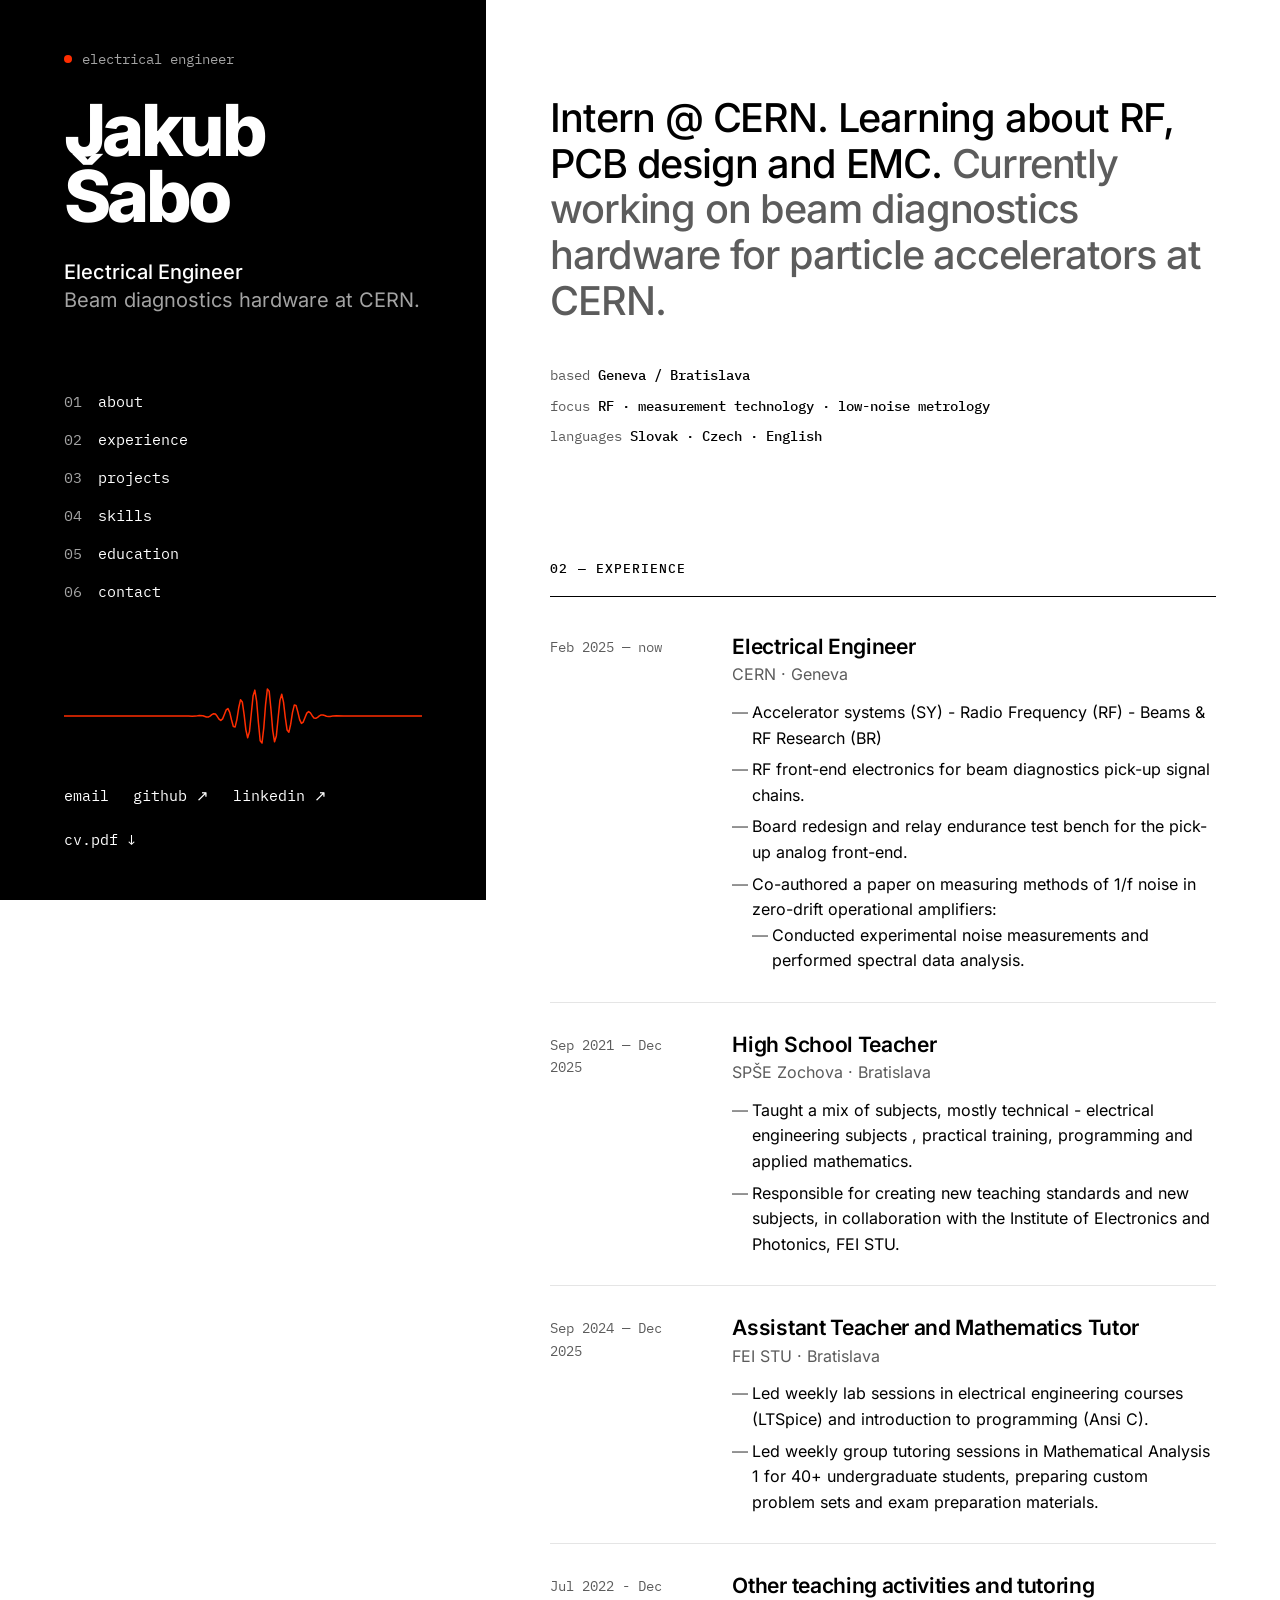
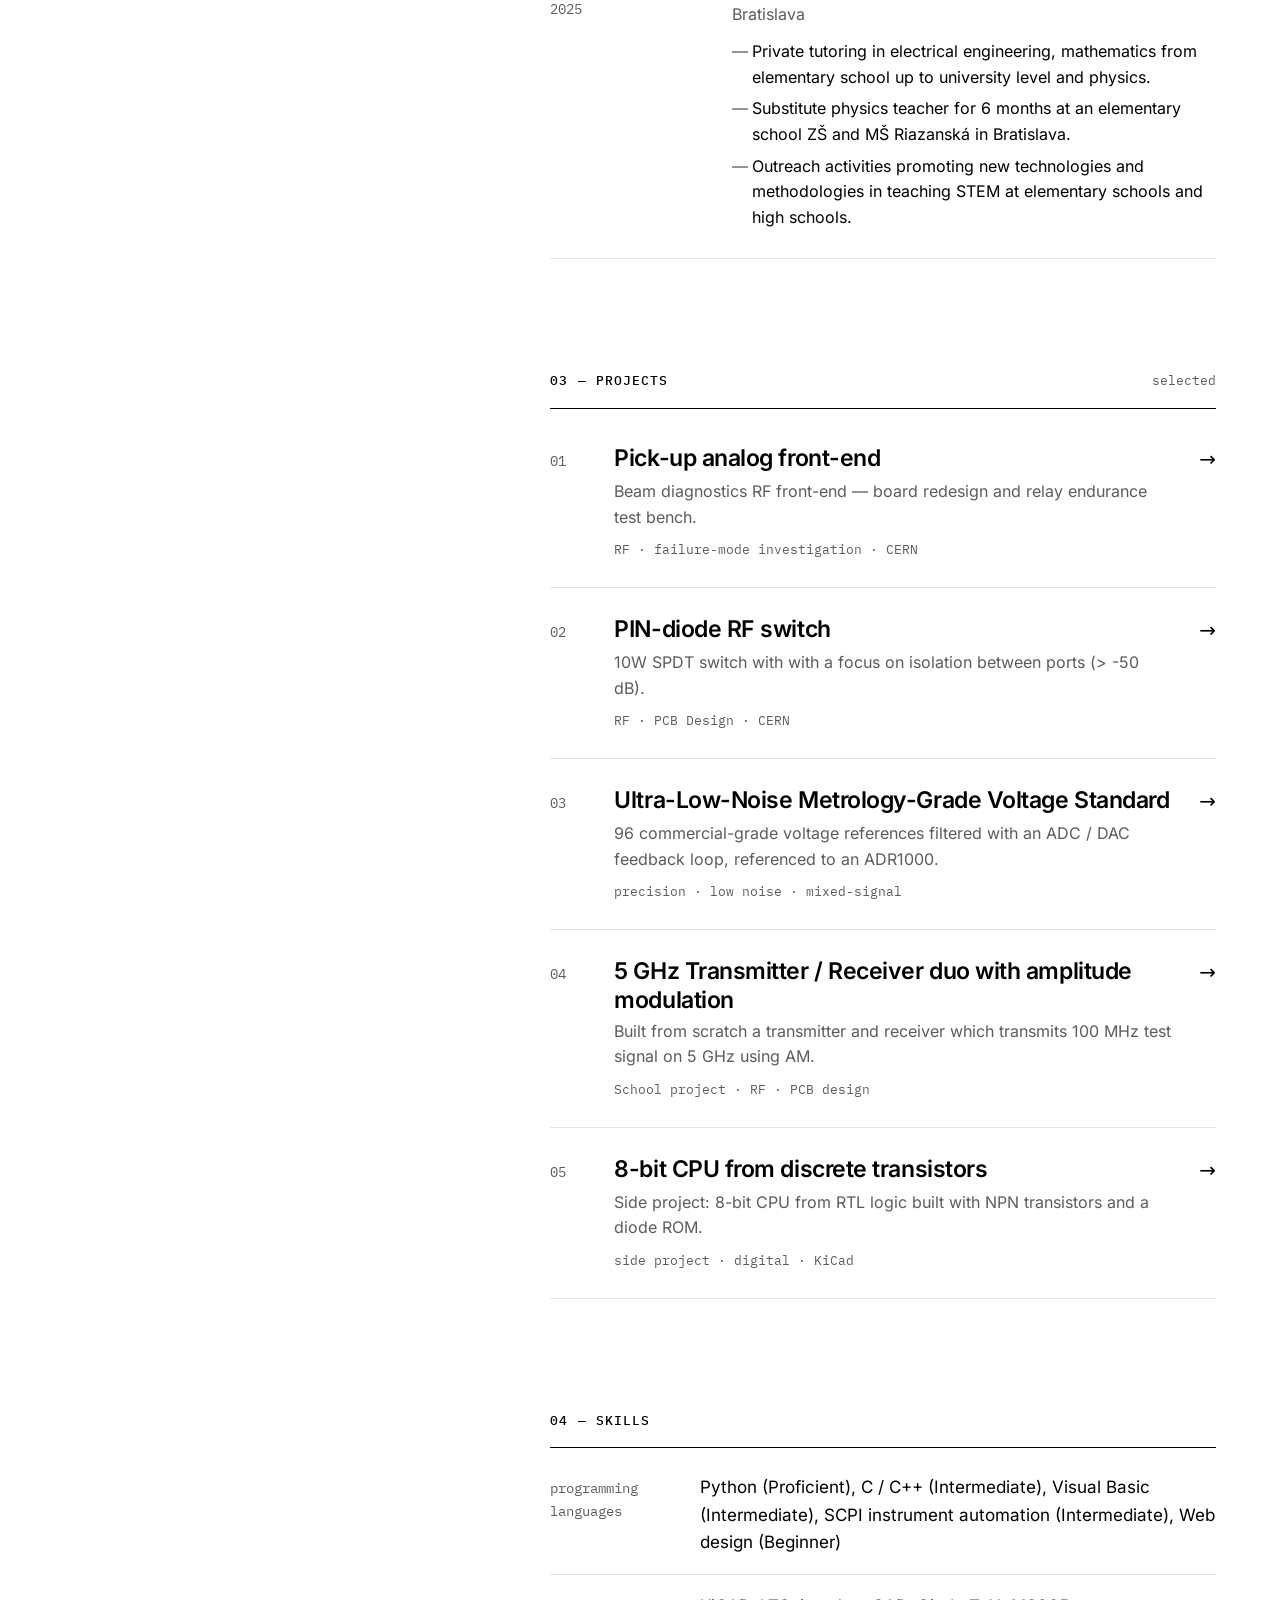
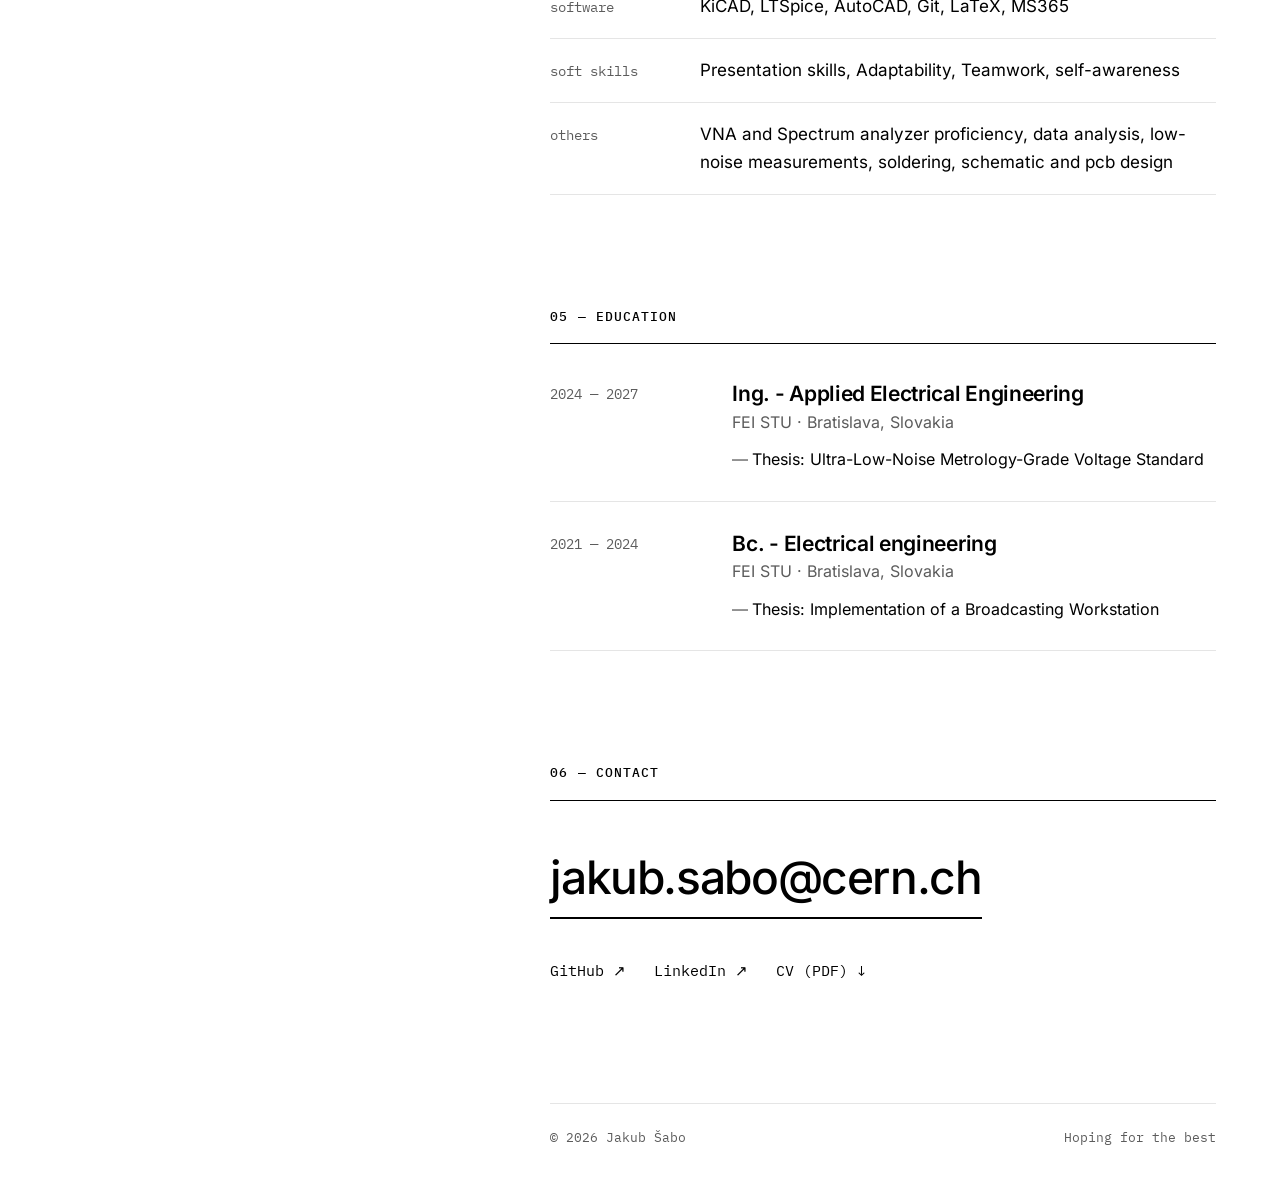
==== commit 1fa55d35: "Added skills and changed project section" ====
--- a/index.html
+++ b/index.html
@@ -1,4 +1,4 @@
-r<!doctype html>
+<!doctype html>
 <html lang="en">
 <head>
   <meta charset="utf-8">
@@ -126,75 +126,85 @@
 
     <!-- 03 Projects — each links to its own page in /projects -->
     <section id="projects" aria-labelledby="projects-h">
-      <h2 class="label" id="projects-h">03 — Projects <small>selected</small></h2>
-
-      <a class="project" href="projects/puafe-front-end.html">
-        <span class="project__num">01</span>
-        <span class="project__title">Pick-up analog front-end</span>
-        <span class="project__arrow" aria-hidden="true">→</span>
-        <span class="project__desc">Beam diagnostics RF front-end — board redesign and relay endurance test bench.</span>
-        <span class="project__tags">RF · test bench · CERN</span>
-      </a>
-      <a class="project" href="projects/pin-diode-switch.html">
-        <span class="project__num">02</span>
-        <span class="project__title">PIN-diode RF switch</span>
-        <span class="project__arrow" aria-hidden="true">→</span>
-        <span class="project__desc">DPDT, TEE and discrete-transistor SPDT variants — isolation vs. insertion loss.</span>
-        <span class="project__tags">RF · switching · KiCad</span>
-      </a>
-      <a class="project" href="projects/low-noise-reference.html">
-        <span class="project__num">03</span>
-        <span class="project__title">Low-noise reference filter</span>
-        <span class="project__arrow" aria-hidden="true">→</span>
-        <span class="project__desc">Reference-signal filter with an ADC / DAC feedback loop, referenced to an ADR1000.</span>
-        <span class="project__tags">precision · low noise · mixed-signal</span>
-      </a>
-      <a class="project" href="projects/rogowski-calibration.html">
-        <span class="project__num">04</span>
-        <span class="project__title">Ø1 m Rogowski coil calibration</span>
-        <span class="project__arrow" aria-hidden="true">→</span>
-        <span class="project__desc">Calibration jig with a centred conductor and the measurement procedure around it.</span>
-        <span class="project__tags">metrology · calibration</span>
-      </a>
-      <a class="project" href="projects/tr8-cpu.html">
-        <span class="project__num">05</span>
-        <span class="project__title">TR-8 — a CPU from discrete transistors</span>
-        <span class="project__arrow" aria-hidden="true">→</span>
-        <span class="project__desc">Side project: 8-bit CPU from RTL logic built with NPN transistors and a diode ROM.</span>
-        <span class="project__tags">side project · digital · KiCad</span>
-      </a>
+        <h2 class="label" id="projects-h">03 — Projects <small>selected</small></h2>
+
+        <a class="project" href="projects/puafe-front-end.html">
+            <span class="project__num">01</span>
+            <span class="project__title">Pick-up analog front-end</span>
+            <span class="project__arrow" aria-hidden="true">→</span>
+            <span class="project__desc">Beam diagnostics RF front-end — board redesign and relay endurance test bench.</span>
+            <span class="project__tags">RF · failure-mode investigation · CERN</span>
+        </a>
+        <a class="project" href="projects/pin-diode-switch.html">
+            <span class="project__num">02</span>
+            <span class="project__title">PIN-diode RF switch</span>
+            <span class="project__arrow" aria-hidden="true">→</span>
+            <span class="project__desc">10W SPDT switch with with a focus on isolation between ports (> -50 dB).</span>
+            <span class="project__tags">RF · PCB Design · CERN</span>
+        </a>
+        <a class="project" href="projects/low-noise-reference.html">
+            <span class="project__num">03</span>
+            <span class="project__title">Ultra-Low-Noise Metrology-Grade Voltage Standard</span>
+            <span class="project__arrow" aria-hidden="true">→</span>
+            <span class="project__desc">96 commercial-grade voltage references filtered with an ADC / DAC feedback loop, referenced to an ADR1000.</span>
+            <span class="project__tags">precision · low noise · mixed-signal</span>
+        </a>
+        <a class="project" href="projects/transmitter-receiver.html">
+            <span class="project__num">04</span>
+            <span class="project__title">5 GHz Transmitter / Receiver duo with amplitude modulation</span>
+            <span class="project__arrow" aria-hidden="true">→</span>
+            <span class="project__desc">Built from scratch a transmitter and receiver which transmits 100 MHz test signal on 5 GHz using AM.</span>
+            <span class="project__tags">School project · RF · PCB design</span>
+        </a>
+        <a class="project" href="projects/tr8-cpu.html">
+            <span class="project__num">05</span>
+            <span class="project__title">8-bit CPU from discrete transistors</span>
+            <span class="project__arrow" aria-hidden="true">→</span>
+            <span class="project__desc">Side project: 8-bit CPU from RTL logic built with NPN transistors and a diode ROM.</span>
+            <span class="project__tags">side project · digital · KiCad</span>
+        </a>
     </section>
 
     <!-- 04 Skills -->
     <section id="skills" aria-labelledby="skills-h">
       <h2 class="label" id="skills-h">04 — Skills</h2>
       <dl class="skills">
-        <dt>rf</dt>
-        <dd>Analog front-ends, filters, PIN-diode and transistor switches, impedance matching, S-parameters</dd>
-        <dt>emc</dt>
-        <dd>Grounding and shielding, PCB layout for EMC, near-field probing, pre-compliance testing</dd>
-        <dt>measurement</dt>
-        <dd>VNA, spectrum analysis, low-noise measurement, calibration and uncertainty</dd>
-        <dt>tools</dt>
-        <dd>KiCad, Python, SCPI instrument automation, [RF simulator]</dd>
-        <dt>languages</dt>
-        <dd>Slovak, English</dd>
+        <dt>programming languages</dt>
+        <dd>Python (Proficient), C / C++ (Intermediate), Visual Basic (Intermediate), SCPI instrument automation (Intermediate), Web design (Beginner)</dd>
+        <dt>software</dt>
+        <dd>KiCAD, LTSpice, AutoCAD, Git, LaTeX, MS365 </dd>
+        <dt>soft skills</dt>
+        <dd>Presentation skills, Adaptability, Teamwork, self-awareness</dd>
+        <dt>others</dt>
+        <dd>VNA and Spectrum analyzer proficiency, data analysis, low-noise measurements, soldering, schematic and pcb design</dd>
+
       </dl>
     </section>
 
     <!-- 05 Education -->
     <section id="education" aria-labelledby="education-h">
-      <h2 class="label" id="education-h">05 — Education</h2>
-      <article class="entry">
-        <p class="entry__when">[20XX — 20XX]</p>
-        <div>
-          <h3 class="entry__title">[Ing. / MSc — Field]</h3>
-          <p class="entry__org">[University · City]</p>
-          <ul class="entry__body">
-            <li>Thesis: [title]</li>
-          </ul>
-        </div>
-      </article>
+        <h2 class="label" id="education-h">05 — Education</h2>
+        <article class="entry">
+            <p class="entry__when">2024 — 2027</p>
+            <div>
+                <h3 class="entry__title">Ing. - Applied Electrical Engineering</h3>
+                <p class="entry__org">FEI STU · Bratislava, Slovakia</p>
+                <ul class="entry__body">
+                    <li>Thesis: Ultra-Low-Noise Metrology-Grade Voltage Standard</li>
+                </ul>
+            </div>
+        </article>
+
+        <article class="entry">
+            <p class="entry__when">2021 — 2024</p>
+            <div>
+                <h3 class="entry__title">Bc. - Electrical engineering</h3>
+                <p class="entry__org">FEI STU · Bratislava, Slovakia</p>
+                <ul class="entry__body">
+                    <li>Thesis: Implementation of a Broadcasting Workstation</li>
+                </ul>
+            </div>
+        </article>
     </section>
 
     <!-- 06 Contact -->
